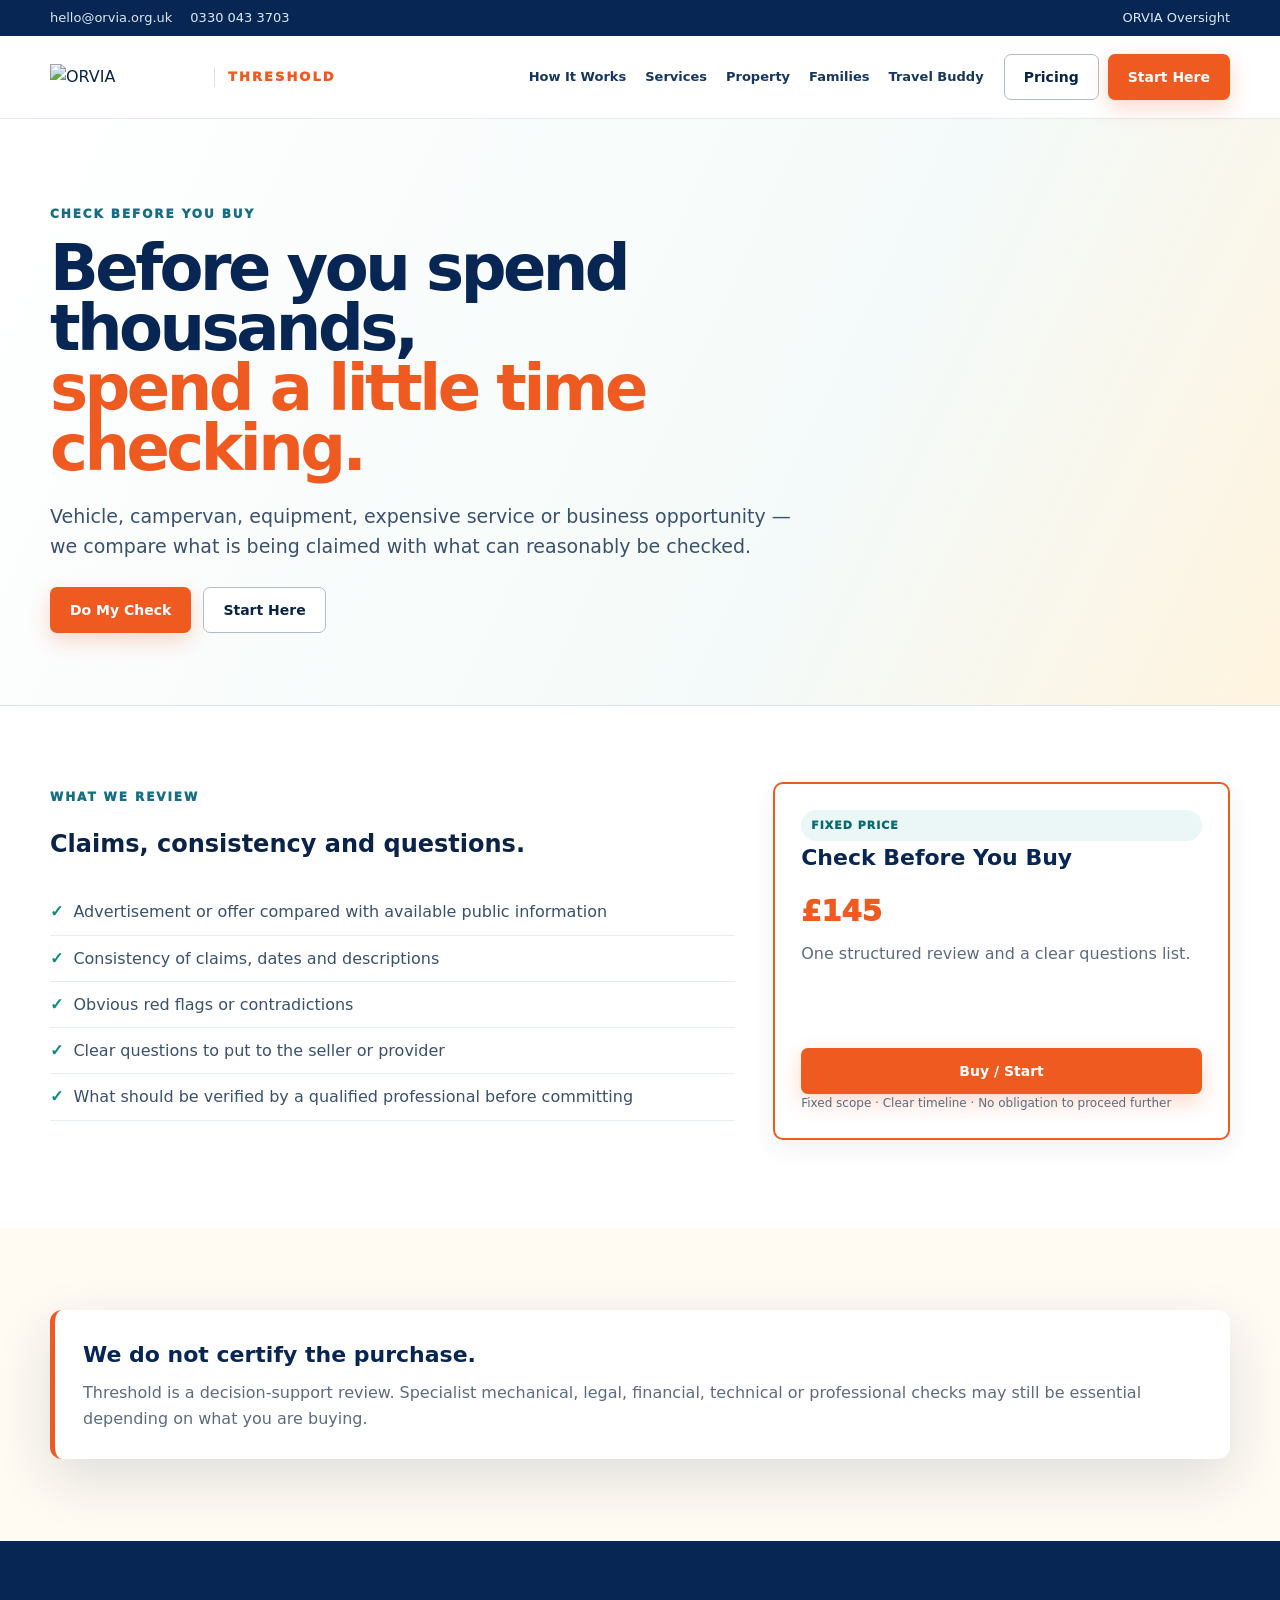
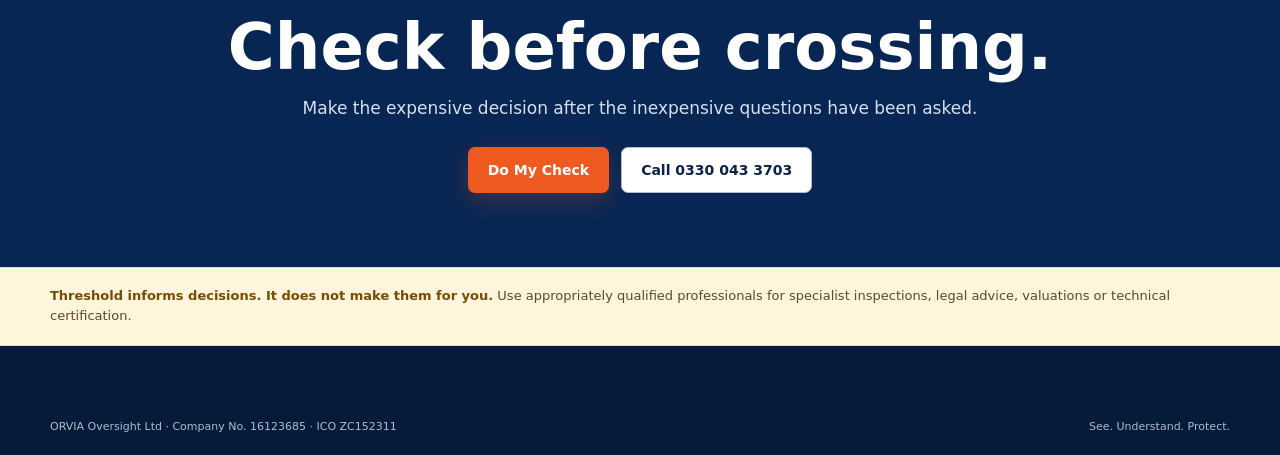
==== check-before-you-buy.html @ 81663433 "Add Threshold Check Before You Buy page" ====
<!doctype html><html lang="en-GB"><head><meta charset="utf-8"><meta name="viewport" content="width=device-width,initial-scale=1"><title>Check Before You Buy | ORVIA Threshold</title><meta name="description" content="Before you spend thousands, spend a little time checking with ORVIA Threshold."><link rel="stylesheet" href="/styles.css"><link rel="icon" href="https://orvia.org.uk/assets/orvia-mark.png"></head><body><div class="utility"><div class="wrap"><a href="mailto:hello@orvia.org.uk">hello@orvia.org.uk</a><a href="tel:03300433703">0330 043 3703</a><span class="push"><a href="https://orvia.org.uk">ORVIA Oversight</a></span></div></div><header class="site-header"><div class="wrap nav"><a class="brand" href="/"><img src="https://orvia.org.uk/assets/orvia-logo.png" alt="ORVIA"><span class="threshold-tag">THRESHOLD</span></a><button class="menu-toggle">☰</button><nav class="nav-links"><a href="/#how">How It Works</a><a href="/#services">Services</a><a href="/home-buyer">Property</a><a href="/families">Families</a><a href="/travel-buddy">Travel Buddy</a></nav><div class="nav-actions"><a class="btn btn-outline" href="/pricing">Pricing</a><a class="btn btn-primary" href="/start-here">Start Here</a></div></div></header><main><section class="page-hero"><div class="wrap"><p class="eyebrow">CHECK BEFORE YOU BUY</p><h1>Before you spend thousands,<br><span>spend a little time checking.</span></h1><p class="lead">Vehicle, campervan, equipment, expensive service or business opportunity — we compare what is being claimed with what can reasonably be checked.</p><div class="hero-actions"><a class="btn btn-primary" href="#package">Do My Check</a><a class="btn btn-outline" href="/start-here">Start Here</a></div></div></section><section class="section"><div class="wrap content-grid"><div><p class="eyebrow">WHAT WE REVIEW</p><h2>Claims, consistency and questions.</h2><ul class="check-list"><li>Advertisement or offer compared with available public information</li><li>Consistency of claims, dates and descriptions</li><li>Obvious red flags or contradictions</li><li>Clear questions to put to the seller or provider</li><li>What should be verified by a qualified professional before committing</li></ul></div><aside id="package" class="price-card featured"><span class="badge">FIXED PRICE</span><h3>Check Before You Buy</h3><div class="price">£145</div><p>One structured review and a clear questions list.</p><a class="btn btn-primary" href="/start-here">Buy / Start</a><p class="trust-under">Fixed scope · Clear timeline · No obligation to proceed further</p></aside></div></section><section class="section section-cream"><div class="wrap"><div class="promise"><strong>We do not certify the purchase.</strong><p>Threshold is a decision-support review. Specialist mechanical, legal, financial, technical or professional checks may still be essential depending on what you are buying.</p></div></div></section><section class="final-band"><div class="wrap"><h2>Check before crossing.</h2><p>Make the expensive decision after the inexpensive questions have been asked.</p><div class="hero-actions"><a class="btn btn-primary" href="/start-here">Do My Check</a><a class="btn btn-outline" href="tel:03300433703">Call 0330 043 3703</a></div></div></section></main><div class="golden"><div class="wrap"><strong>Threshold informs decisions. It does not make them for you.</strong> Use appropriately qualified professionals for specialist inspections, legal advice, valuations or technical certification.</div></div><footer class="footer"><div class="wrap"><div class="footer-bottom" style="border-top:0;margin-top:0"><span>ORVIA Oversight Ltd · Company No. 16123685 · ICO ZC152311</span><span class="push">See. Understand. Protect.</span></div></div></footer><div class="sticky-mobile"><a class="btn btn-primary" href="/start-here">Do My Check</a></div><script src="/script.js"></script></body></html>
---- styles.css ----
*{box-sizing:border-box}html{scroll-behavior:smooth}body{margin:0;font-family:Inter,ui-sans-serif,system-ui,-apple-system,BlinkMacSystemFont,"Segoe UI",Arial,sans-serif;color:#0b2346;background:#fff;line-height:1.58}img{max-width:100%;display:block}a{color:inherit;text-decoration:none}button,input,textarea,select{font:inherit}.wrap{width:min(1180px,calc(100% - 40px));margin:0 auto}:root{--navy:#082653;--navy2:#0a356d;--blue:#0d68a8;--teal:#14b9c9;--orange:#ef5a21;--gold:#efb425;--ink:#0b2346;--muted:#5d6b7f;--line:#dbe4ec;--soft:#f5faf9;--cream:#fffaf2;--shadow:0 20px 55px rgba(8,38,83,.13)}.utility{background:var(--navy);color:#dbe7f4;font-size:13px}.utility .wrap{display:flex;gap:18px;align-items:center;min-height:36px}.utility .push{margin-left:auto;display:flex;gap:18px}.site-header{background:rgba(255,255,255,.97);border-bottom:1px solid #e4eaf0;position:sticky;top:0;z-index:50;backdrop-filter:blur(12px)}.nav{display:flex;align-items:center;gap:20px;min-height:82px}.brand{display:flex;align-items:center;gap:12px}.brand img{width:152px}.threshold-tag{font-weight:950;font-size:13px;letter-spacing:.16em;color:var(--orange);border-left:1px solid var(--line);padding-left:13px}.nav-links{display:flex;gap:19px;align-items:center;margin-left:auto;font-size:13px;font-weight:850;color:#16365f}.nav-links a{position:relative;padding:30px 0}.nav-links a:after{content:"";position:absolute;left:0;right:100%;bottom:18px;height:2px;background:var(--orange);transition:.18s}.nav-links a:hover:after{right:0}.nav-actions{display:flex;gap:9px}.menu-toggle{display:none;border:0;background:transparent;font-size:28px;color:var(--navy);cursor:pointer}.btn{display:inline-flex;align-items:center;justify-content:center;gap:8px;min-height:46px;padding:0 19px;border-radius:7px;font-size:14px;font-weight:900;border:1px solid transparent;cursor:pointer;transition:.18s}.btn:hover{transform:translateY(-1px)}.btn-primary{background:var(--orange);color:#fff;box-shadow:0 8px 22px rgba(239,90,33,.24)}.btn-primary:hover{background:#d94b16}.btn-outline{border-color:#afbdca;background:#fff;color:var(--ink)}.btn-outline:hover{border-color:var(--blue);color:var(--blue)}.btn-dark{background:var(--navy);color:#fff}.btn-teal{background:#0d7380;color:#fff}.eyebrow{font-size:12px;letter-spacing:.16em;text-transform:uppercase;font-weight:950;color:#176d83;margin:0 0 14px}.hero{position:relative;overflow:hidden;min-height:660px;background:linear-gradient(95deg,rgba(255,255,255,.98) 0%,rgba(255,255,255,.95) 46%,rgba(245,250,249,.78) 100%)}.hero:before{content:"";position:absolute;width:560px;height:760px;right:-100px;top:-70px;border-radius:300px 0 0 300px;background:radial-gradient(circle at 30% 48%,rgba(20,185,201,.18),rgba(255,250,242,.85) 50%,rgba(255,255,255,0) 72%)}.hero-grid{position:relative;z-index:2;display:grid;grid-template-columns:1.05fr .95fr;gap:54px;align-items:center;min-height:660px}.hero-copy{padding:76px 0}.hero h1,.page-hero h1{font-size:clamp(52px,6vw,82px);line-height:.94;letter-spacing:-.055em;color:var(--navy);margin:0 0 22px}.hero h1 span,.page-hero h1 span{color:var(--orange)}.lead{font-size:19px;max-width:680px;color:#3a506c;margin:0 0 26px}.hero-actions{display:flex;gap:12px;flex-wrap:wrap}.trust-line{margin-top:22px;font-size:14px;font-weight:800;color:#49617b}.door-scene{position:relative;height:470px;display:grid;place-items:center}.door{width:300px;height:405px;border:14px solid #e7d9c1;border-bottom:0;background:linear-gradient(130deg,#0a2d61 0%,#0b3f6e 48%,#f8d99c 49%,#fff9e9 100%);box-shadow:0 35px 70px rgba(8,38,83,.2);position:relative}.door:after{content:"";position:absolute;left:49%;top:0;bottom:0;width:2px;background:rgba(255,255,255,.22)}.door-glow{position:absolute;width:420px;height:420px;border-radius:50%;background:radial-gradient(circle,rgba(239,180,37,.28),rgba(20,185,201,.08) 48%,transparent 68%);filter:blur(2px)}.scene-note{position:absolute;background:#fff;padding:14px 17px;border-radius:8px;box-shadow:var(--shadow);font-weight:900;color:var(--navy);font-size:14px}.scene-note.one{left:0;top:95px}.scene-note.two{right:0;bottom:95px}.section{padding:82px 0}.section-soft{background:var(--soft)}.section-cream{background:var(--cream)}.section-dark{background:radial-gradient(circle at 80% 15%,rgba(20,185,201,.18),transparent 25%),linear-gradient(130deg,#071a38,#0b3266 62%,#0c5075);color:#fff}.section-head{display:flex;justify-content:space-between;align-items:end;gap:30px;margin-bottom:34px}.section-head h2,.split h2{font-size:clamp(36px,4.5vw,56px);line-height:1.02;letter-spacing:-.045em;margin:0;color:var(--navy)}.section-dark .section-head h2,.section-dark h2{color:#fff}.section-lead{font-size:17px;color:var(--muted);margin:10px 0 0;max-width:760px}.section-dark .section-lead{color:#d6e4ef}.route-grid{display:grid;grid-template-columns:repeat(4,1fr);gap:18px}.route-card,.service-card,.price-card,.info-card{background:#fff;border:1px solid var(--line);border-radius:10px;box-shadow:0 8px 26px rgba(8,38,83,.07)}.route-card{padding:25px;min-height:235px;display:flex;flex-direction:column;transition:.18s}.route-card:hover{transform:translateY(-4px);box-shadow:var(--shadow);border-color:#9bcdd8}.route-icon{font-size:32px;margin-bottom:34px}.route-card h3,.service-card h3,.price-card h3,.info-card h3{margin:0 0 9px;color:var(--navy);font-size:22px}.route-card p,.service-card p,.price-card p,.info-card p{color:var(--muted);margin:0}.route-card .arrow{margin-top:auto;color:var(--orange);font-weight:900;padding-top:18px}.steps{display:grid;grid-template-columns:repeat(6,1fr);gap:10px}.step{position:relative;padding:20px 14px;min-height:185px;background:rgba(255,255,255,.08);border:1px solid rgba(255,255,255,.16);border-radius:8px}.step:before{content:"";position:absolute;left:0;right:0;top:0;height:4px;background:var(--accent)}.step b{display:block;font-size:12px;letter-spacing:.09em}.step span{display:block;font-size:22px;margin-bottom:14px}.step p{font-size:12px;color:#d6e4ef;margin:8px 0 0}.service-grid{display:grid;grid-template-columns:repeat(2,1fr);gap:18px}.service-card{padding:27px;display:grid;grid-template-columns:1fr auto;gap:20px}.service-card ul{padding:0;margin:17px 0 0;list-style:none;color:#3b526d}.service-card li{padding:5px 0;font-size:14px}.service-card li:before{content:"✓";color:#0d8b82;font-weight:950;margin-right:8px}.service-price{text-align:right;min-width:135px}.price{font-size:29px;font-weight:950;color:var(--orange);line-height:1}.service-price small{display:block;color:var(--muted);font-size:12px;margin:5px 0 14px}.split{display:grid;grid-template-columns:1fr 1fr;gap:46px;align-items:center}.promise{padding:28px;border-radius:12px;background:#fff;border-left:5px solid var(--orange);box-shadow:var(--shadow)}.promise strong{font-size:22px;color:var(--navy)}.promise p{margin:8px 0 0;color:var(--muted)}.quote-grid{display:grid;grid-template-columns:repeat(3,1fr);gap:18px}.quote{background:#fff;border:1px solid var(--line);padding:25px;border-radius:10px;box-shadow:0 8px 24px rgba(8,38,83,.06)}.quote p{font-size:16px;color:#324963;margin:0 0 15px}.quote small{font-weight:850;color:var(--navy)}.final-band{padding:74px 0;background:var(--navy);color:#fff;text-align:center}.final-band h2{font-size:clamp(40px,5vw,64px);line-height:1;margin:0 0 16px}.final-band p{max-width:720px;margin:0 auto 25px;color:#d5e0ec;font-size:17px}.final-band .hero-actions{justify-content:center}.golden{background:#fff4dc;border-top:1px solid #efd8a4;border-bottom:1px solid #efd8a4;padding:18px 0;color:#5d4922;font-size:13px}.golden strong{color:#7a4b00}.footer{background:#061a39;color:#aebed0;padding:54px 0 20px}.footer-grid{display:grid;grid-template-columns:2fr repeat(3,1fr);gap:34px}.footer-brand img{width:190px;filter:brightness(0) invert(1)}.footer h3{font-size:11px;letter-spacing:.13em;color:#fff;margin:0 0 12px}.footer a{display:block;font-size:13px;margin:7px 0}.footer-bottom{display:flex;gap:18px;align-items:center;flex-wrap:wrap;border-top:1px solid rgba(255,255,255,.12);margin-top:38px;padding-top:18px;font-size:11px}.footer-bottom .push{margin-left:auto}.page-hero{padding:86px 0 72px;background:linear-gradient(115deg,#fff 0%,#f4faf9 65%,#fff4df 100%);border-bottom:1px solid var(--line)}.page-hero h1{font-size:clamp(48px,5vw,72px);max-width:850px}.page-hero .lead{max-width:760px}.content-grid{display:grid;grid-template-columns:1.2fr .8fr;gap:38px}.check-list{list-style:none;padding:0;margin:25px 0}.check-list li{padding:10px 0;border-bottom:1px solid #e6edf2;color:#3a506c}.check-list li:before{content:"✓";font-weight:950;color:#0d8b82;margin-right:10px}.no-list li:before{content:"×";color:#c94b35}.price-grid{display:grid;grid-template-columns:repeat(3,1fr);gap:18px}.price-card{padding:26px;display:flex;flex-direction:column}.price-card.featured{border:2px solid var(--orange);transform:translateY(-6px)}.price-card .price{margin:12px 0 15px}.price-card ul{list-style:none;padding:0;margin:0 0 22px;color:#415872}.price-card li{padding:7px 0}.price-card li:before{content:"✓";color:#0d8b82;font-weight:900;margin-right:7px}.price-card .btn{margin-top:auto}.trust-under{font-size:12px;color:var(--muted);margin-top:12px;line-height:1.5}.form-shell{max-width:860px;margin:0 auto;background:#fff;border:1px solid var(--line);border-radius:12px;box-shadow:var(--shadow);padding:32px}.form-step{padding:25px 0;border-bottom:1px solid #e8edf2}.form-step:last-child{border-bottom:0}.form-step h3{margin:0 0 14px;color:var(--navy)}.choices{display:grid;grid-template-columns:1fr 1fr;gap:10px}.choice{display:flex;gap:10px;align-items:flex-start;border:1px solid var(--line);border-radius:8px;padding:13px;background:#fff}.choice:hover{border-color:#80c2ca;background:#f7fcfb}.field{display:grid;gap:7px;margin-top:14px}.field label{font-weight:850;color:var(--navy);font-size:13px}.field input,.field textarea,.field select{width:100%;border:1px solid #b8c6d2;border-radius:7px;padding:12px;background:#fff}.field textarea{min-height:120px;resize:vertical}.notice{padding:16px 18px;border-radius:8px;background:#eef8f7;border-left:4px solid #0d8b82;color:#355b60}.result{display:none;margin-top:18px;padding:16px;border-radius:8px;background:#f1f7ff;border:1px solid #cddff0}.mini-nav{display:flex;gap:12px;flex-wrap:wrap;margin-top:20px}.mini-nav a{font-weight:850;color:var(--blue);font-size:13px}.badge{display:inline-flex;padding:7px 10px;background:#eaf7f6;color:#0a6871;font-size:11px;font-weight:950;letter-spacing:.09em;border-radius:999px}.comparison{width:100%;border-collapse:collapse}.comparison th,.comparison td{text-align:left;padding:13px;border-bottom:1px solid var(--line);vertical-align:top}.comparison th{color:var(--navy);background:#f7fafc}.sticky-mobile{display:none}@media(max-width:1000px){.nav-links{display:none;position:absolute;top:118px;left:0;right:0;background:#fff;border-bottom:1px solid var(--line);padding:18px 22px;box-shadow:var(--shadow)}.nav-links.open{display:grid}.nav-links a{padding:9px 0}.nav-links a:after{display:none}.nav-actions{margin-left:auto}.menu-toggle{display:block}.hero-grid,.split,.content-grid{grid-template-columns:1fr}.hero-grid{min-height:auto}.hero-copy{padding:65px 0 20px}.door-scene{height:430px}.route-grid{grid-template-columns:1fr 1fr}.steps{grid-template-columns:repeat(3,1fr)}.service-grid{grid-template-columns:1fr}.quote-grid{grid-template-columns:1fr}.footer-grid{grid-template-columns:1fr 1fr}.price-grid{grid-template-columns:1fr}.price-card.featured{transform:none}}@media(max-width:680px){.wrap{width:min(100% - 28px,1180px)}.utility .push{display:none}.nav{min-height:74px}.brand img{width:128px}.threshold-tag{font-size:10px}.nav-actions .btn-outline{display:none}.hero h1,.page-hero h1{font-size:46px}.lead{font-size:17px}.door-scene{height:350px}.door{width:220px;height:300px}.scene-note{font-size:11px;max-width:150px}.route-grid,.steps,.choices{grid-template-columns:1fr}.section{padding:62px 0}.service-card{grid-template-columns:1fr}.service-price{text-align:left}.footer-grid{grid-template-columns:1fr}.form-shell{padding:20px}.sticky-mobile{display:block;position:fixed;bottom:0;left:0;right:0;z-index:60;padding:10px 14px;background:rgba(255,255,255,.98);border-top:1px solid var(--line)}.sticky-mobile .btn{width:100%}body{padding-bottom:66px}}
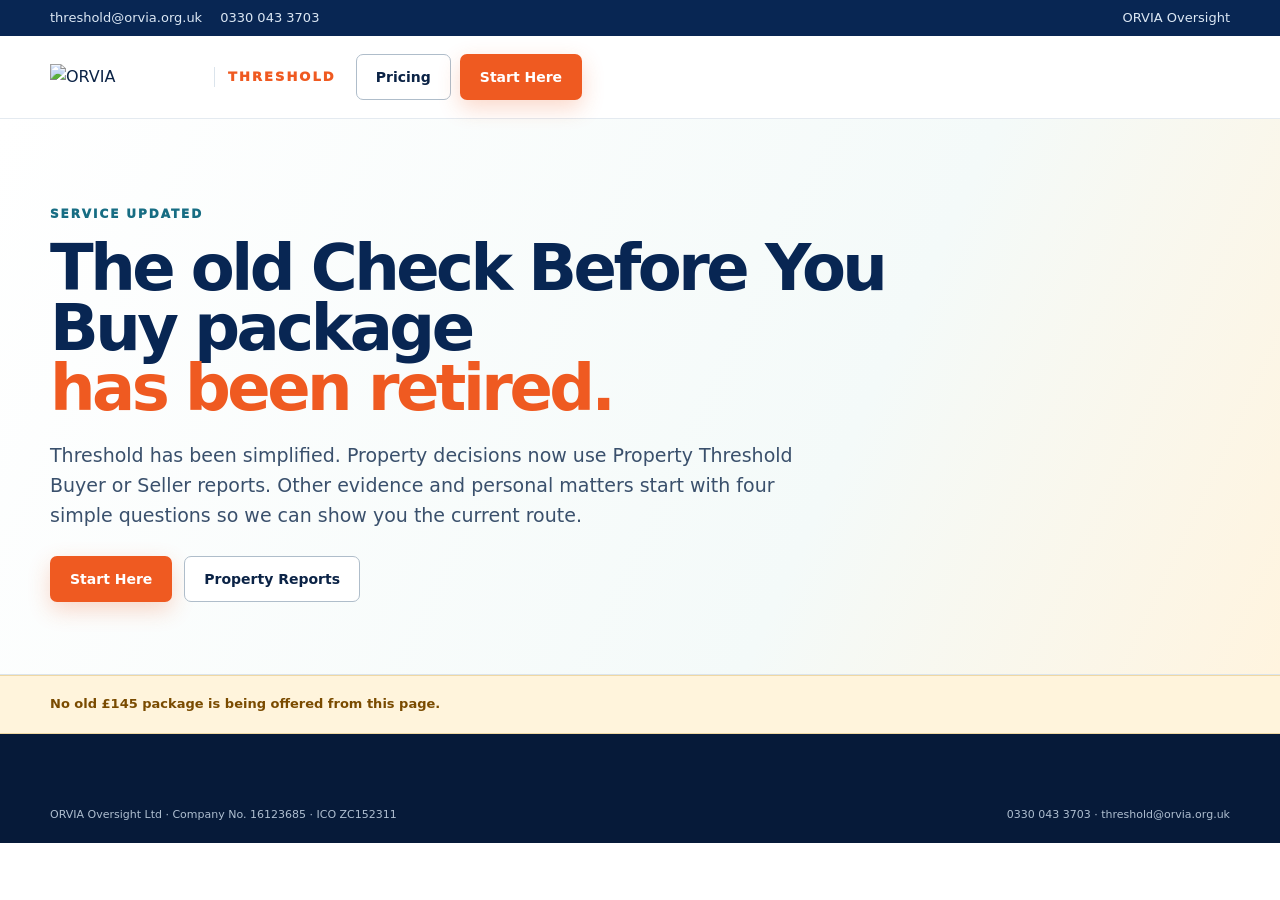
==== commit c94d8ded: "Retire old Check Before You Buy fixed-price page" ====
--- a/check-before-you-buy.html
+++ b/check-before-you-buy.html
@@ -1 +1 @@
-<!doctype html><html lang="en-GB"><head><meta charset="utf-8"><meta name="viewport" content="width=device-width,initial-scale=1"><title>Check Before You Buy | ORVIA Threshold</title><meta name="description" content="Before you spend thousands, spend a little time checking with ORVIA Threshold."><link rel="stylesheet" href="/styles.css"><link rel="icon" href="https://orvia.org.uk/assets/orvia-mark.png"></head><body><div class="utility"><div class="wrap"><a href="mailto:hello@orvia.org.uk">hello@orvia.org.uk</a><a href="tel:03300433703">0330 043 3703</a><span class="push"><a href="https://orvia.org.uk">ORVIA Oversight</a></span></div></div><header class="site-header"><div class="wrap nav"><a class="brand" href="/"><img src="https://orvia.org.uk/assets/orvia-logo.png" alt="ORVIA"><span class="threshold-tag">THRESHOLD</span></a><button class="menu-toggle">☰</button><nav class="nav-links"><a href="/#how">How It Works</a><a href="/#services">Services</a><a href="/home-buyer">Property</a><a href="/families">Families</a><a href="/travel-buddy">Travel Buddy</a></nav><div class="nav-actions"><a class="btn btn-outline" href="/pricing">Pricing</a><a class="btn btn-primary" href="/start-here">Start Here</a></div></div></header><main><section class="page-hero"><div class="wrap"><p class="eyebrow">CHECK BEFORE YOU BUY</p><h1>Before you spend thousands,<br><span>spend a little time checking.</span></h1><p class="lead">Vehicle, campervan, equipment, expensive service or business opportunity — we compare what is being claimed with what can reasonably be checked.</p><div class="hero-actions"><a class="btn btn-primary" href="#package">Do My Check</a><a class="btn btn-outline" href="/start-here">Start Here</a></div></div></section><section class="section"><div class="wrap content-grid"><div><p class="eyebrow">WHAT WE REVIEW</p><h2>Claims, consistency and questions.</h2><ul class="check-list"><li>Advertisement or offer compared with available public information</li><li>Consistency of claims, dates and descriptions</li><li>Obvious red flags or contradictions</li><li>Clear questions to put to the seller or provider</li><li>What should be verified by a qualified professional before committing</li></ul></div><aside id="package" class="price-card featured"><span class="badge">FIXED PRICE</span><h3>Check Before You Buy</h3><div class="price">£145</div><p>One structured review and a clear questions list.</p><a class="btn btn-primary" href="/start-here">Buy / Start</a><p class="trust-under">Fixed scope · Clear timeline · No obligation to proceed further</p></aside></div></section><section class="section section-cream"><div class="wrap"><div class="promise"><strong>We do not certify the purchase.</strong><p>Threshold is a decision-support review. Specialist mechanical, legal, financial, technical or professional checks may still be essential depending on what you are buying.</p></div></div></section><section class="final-band"><div class="wrap"><h2>Check before crossing.</h2><p>Make the expensive decision after the inexpensive questions have been asked.</p><div class="hero-actions"><a class="btn btn-primary" href="/start-here">Do My Check</a><a class="btn btn-outline" href="tel:03300433703">Call 0330 043 3703</a></div></div></section></main><div class="golden"><div class="wrap"><strong>Threshold informs decisions. It does not make them for you.</strong> Use appropriately qualified professionals for specialist inspections, legal advice, valuations or technical certification.</div></div><footer class="footer"><div class="wrap"><div class="footer-bottom" style="border-top:0;margin-top:0"><span>ORVIA Oversight Ltd · Company No. 16123685 · ICO ZC152311</span><span class="push">See. Understand. Protect.</span></div></div></footer><div class="sticky-mobile"><a class="btn btn-primary" href="/start-here">Do My Check</a></div><script src="/script.js"></script></body></html>+<!doctype html><html lang="en-GB"><head><meta charset="utf-8"><meta name="viewport" content="width=device-width,initial-scale=1"><title>Start Here | ORVIA Threshold</title><meta name="description" content="The previous Check Before You Buy package has been retired. Use Start Here to find the current ORVIA Threshold route."><link rel="stylesheet" href="/styles.css"><link rel="icon" href="https://orvia.org.uk/assets/orvia-mark.png"><meta name="robots" content="noindex,follow"></head><body><div class="utility"><div class="wrap"><a href="mailto:threshold@orvia.org.uk">threshold@orvia.org.uk</a><a href="tel:03300433703">0330 043 3703</a><span class="push"><a href="https://orvia.org.uk">ORVIA Oversight</a></span></div></div><header class="site-header"><div class="wrap nav"><a class="brand" href="/"><img src="https://orvia.org.uk/assets/orvia-logo.png" alt="ORVIA"><span class="threshold-tag">THRESHOLD</span></a><div class="nav-actions"><a class="btn btn-outline" href="/pricing">Pricing</a><a class="btn btn-primary" href="/start-here">Start Here</a></div></div></header><main><section class="page-hero"><div class="wrap"><p class="eyebrow">SERVICE UPDATED</p><h1>The old Check Before You Buy package<br><span>has been retired.</span></h1><p class="lead">Threshold has been simplified. Property decisions now use Property Threshold Buyer or Seller reports. Other evidence and personal matters start with four simple questions so we can show you the current route.</p><div class="hero-actions"><a class="btn btn-primary" href="/start-here">Start Here</a><a class="btn btn-outline" href="/home-buyer">Property Reports</a></div></div></section></main><div class="golden"><div class="wrap"><strong>No old £145 package is being offered from this page.</strong></div></div><footer class="footer"><div class="wrap"><div class="footer-bottom" style="border-top:0;margin-top:0"><span>ORVIA Oversight Ltd · Company No. 16123685 · ICO ZC152311</span><span class="push">0330 043 3703 · threshold@orvia.org.uk</span></div></div></footer></body></html>
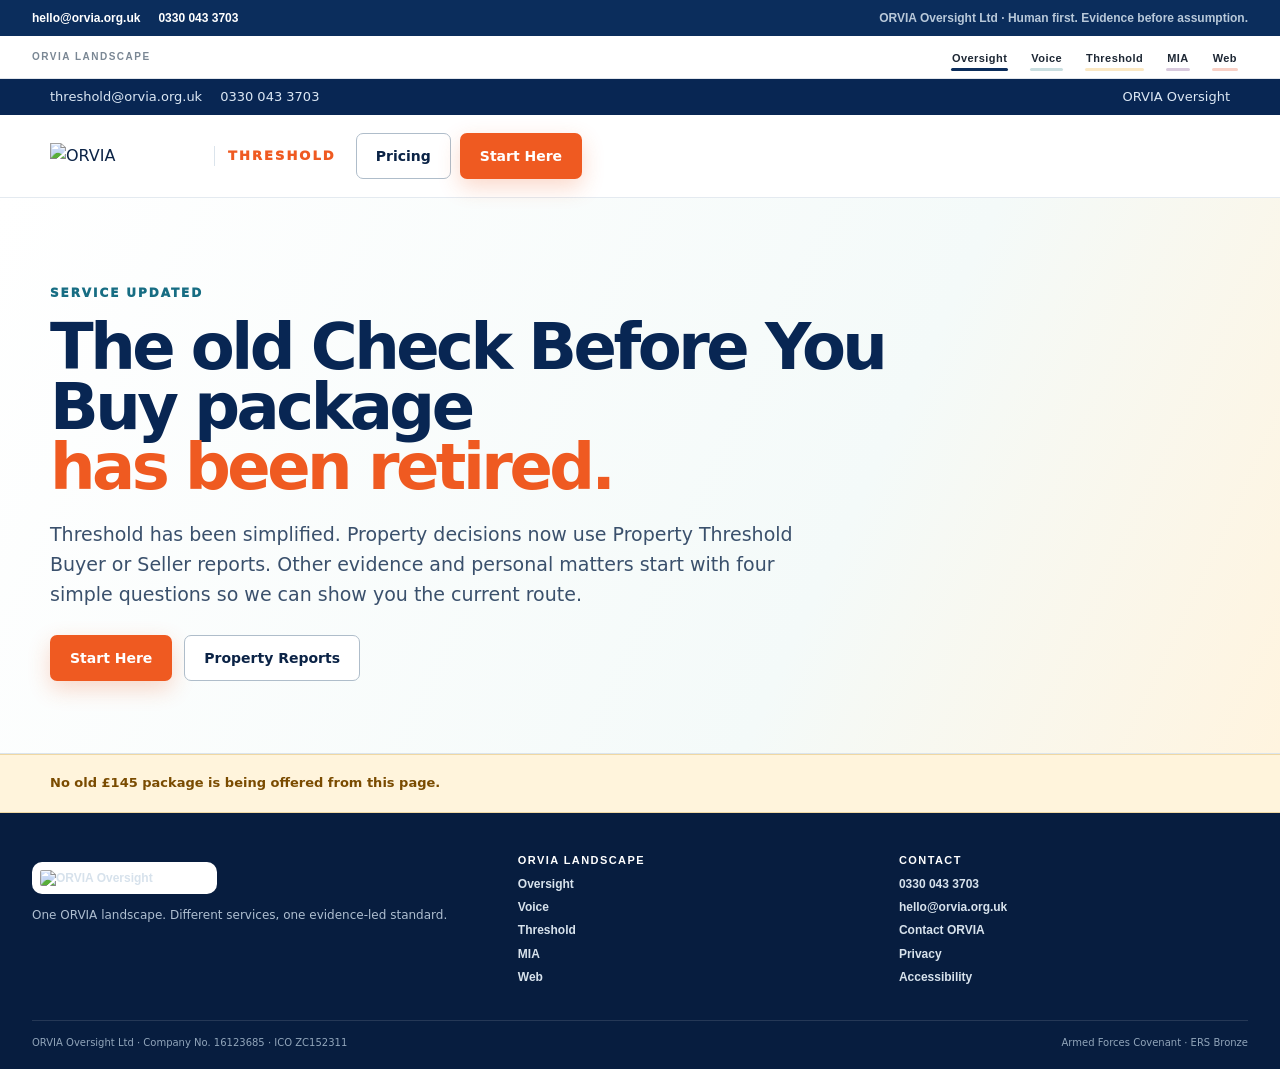
==== commit 34f0299d: "Apply shared ORVIA header and footer shell" ====
--- a/check-before-you-buy.html
+++ b/check-before-you-buy.html
@@ -1 +1,3 @@
-<!doctype html><html lang="en-GB"><head><meta charset="utf-8"><meta name="viewport" content="width=device-width,initial-scale=1"><title>Start Here | ORVIA Threshold</title><meta name="description" content="The previous Check Before You Buy package has been retired. Use Start Here to find the current ORVIA Threshold route."><link rel="stylesheet" href="/styles.css"><link rel="icon" href="https://orvia.org.uk/assets/orvia-mark.png"><meta name="robots" content="noindex,follow"></head><body><div class="utility"><div class="wrap"><a href="mailto:threshold@orvia.org.uk">threshold@orvia.org.uk</a><a href="tel:03300433703">0330 043 3703</a><span class="push"><a href="https://orvia.org.uk">ORVIA Oversight</a></span></div></div><header class="site-header"><div class="wrap nav"><a class="brand" href="/"><img src="https://orvia.org.uk/assets/orvia-logo.png" alt="ORVIA"><span class="threshold-tag">THRESHOLD</span></a><div class="nav-actions"><a class="btn btn-outline" href="/pricing">Pricing</a><a class="btn btn-primary" href="/start-here">Start Here</a></div></div></header><main><section class="page-hero"><div class="wrap"><p class="eyebrow">SERVICE UPDATED</p><h1>The old Check Before You Buy package<br><span>has been retired.</span></h1><p class="lead">Threshold has been simplified. Property decisions now use Property Threshold Buyer or Seller reports. Other evidence and personal matters start with four simple questions so we can show you the current route.</p><div class="hero-actions"><a class="btn btn-primary" href="/start-here">Start Here</a><a class="btn btn-outline" href="/home-buyer">Property Reports</a></div></div></section></main><div class="golden"><div class="wrap"><strong>No old £145 package is being offered from this page.</strong></div></div><footer class="footer"><div class="wrap"><div class="footer-bottom" style="border-top:0;margin-top:0"><span>ORVIA Oversight Ltd · Company No. 16123685 · ICO ZC152311</span><span class="push">0330 043 3703 · threshold@orvia.org.uk</span></div></div></footer></body></html>+<!doctype html><html lang="en-GB"><head><meta charset="utf-8"><meta name="viewport" content="width=device-width,initial-scale=1"><title>Start Here | ORVIA Threshold</title><meta name="description" content="The previous Check Before You Buy package has been retired. Use Start Here to find the current ORVIA Threshold route."><link rel="stylesheet" href="/styles.css"><link rel="icon" href="https://orvia.org.uk/assets/orvia-mark.png"><meta name="robots" content="noindex,follow"><link rel="stylesheet" href="/landscape.css">
+</head><body><div class="utility"><div class="wrap"><a href="mailto:threshold@orvia.org.uk">threshold@orvia.org.uk</a><a href="tel:03300433703">0330 043 3703</a><span class="push"><a href="https://orvia.org.uk">ORVIA Oversight</a></span></div></div><header class="site-header"><div class="wrap nav"><a class="brand" href="/"><img src="https://orvia.org.uk/assets/orvia-logo.png" alt="ORVIA"><span class="threshold-tag">THRESHOLD</span></a><div class="nav-actions"><a class="btn btn-outline" href="/pricing">Pricing</a><a class="btn btn-primary" href="/start-here">Start Here</a></div></div></header><main><section class="page-hero"><div class="wrap"><p class="eyebrow">SERVICE UPDATED</p><h1>The old Check Before You Buy package<br><span>has been retired.</span></h1><p class="lead">Threshold has been simplified. Property decisions now use Property Threshold Buyer or Seller reports. Other evidence and personal matters start with four simple questions so we can show you the current route.</p><div class="hero-actions"><a class="btn btn-primary" href="/start-here">Start Here</a><a class="btn btn-outline" href="/home-buyer">Property Reports</a></div></div></section></main><div class="golden"><div class="wrap"><strong>No old £145 package is being offered from this page.</strong></div></div><footer class="footer"><div class="wrap"><div class="footer-bottom" style="border-top:0;margin-top:0"><span>ORVIA Oversight Ltd · Company No. 16123685 · ICO ZC152311</span><span class="push">0330 043 3703 · threshold@orvia.org.uk</span></div></div></footer><script src="/landscape.js" defer></script>
+</body></html>
--- a/landscape.css
+++ b/landscape.css
@@ -0,0 +1,40 @@
+:root{
+  --orvia-o:#0B2D5C;--orvia-r:#2F7F86;--orvia-v:#F0A51A;--orvia-i:#6A2E7C;--orvia-a:#E34B23;
+  --orvia-canvas:#F8F7F3;--orvia-line:rgba(11,45,92,.12);--orvia-ink:#1d2734;--orvia-muted:#606b78;
+  --orvia-accent:var(--orvia-o);--orvia-wide:1360px
+}
+.orvia-landscape{background:#fff;border-bottom:1px solid var(--orvia-line);position:relative;z-index:80}
+.orvia-landscape__inner{width:min(calc(100% - 64px),var(--orvia-wide));margin:0 auto;display:flex;align-items:center;gap:8px;min-height:42px}
+.orvia-landscape__label{font:800 10px/1 Inter,Arial,sans-serif;letter-spacing:.15em;text-transform:uppercase;color:#7a8794;margin-right:auto;white-space:nowrap}
+.orvia-landscape__nav{display:flex;align-items:stretch;gap:2px}
+.orvia-landscape__nav a{position:relative;padding:14px 11px 12px;text-decoration:none!important;font:800 11px/1 Inter,Arial,sans-serif;letter-spacing:.04em;color:var(--orvia-ink)}
+.orvia-landscape__nav a:after{content:"";position:absolute;left:10px;right:10px;bottom:5px;height:3px;border-radius:3px;background:var(--tone);opacity:.26}
+.orvia-landscape__nav a:hover:after,.orvia-landscape__nav a[aria-current="page"]:after{opacity:1}
+.orvia-landscape__nav .o{--tone:var(--orvia-o)}.orvia-landscape__nav .r{--tone:var(--orvia-r)}
+.orvia-landscape__nav .v{--tone:var(--orvia-v)}.orvia-landscape__nav .i{--tone:var(--orvia-i)}.orvia-landscape__nav .a{--tone:var(--orvia-a)}
+.orvia-product-brand{display:flex!important;align-items:center!important;gap:14px!important;min-width:0}
+.orvia-product-brand .orvia-master-logo{width:166px!important;height:auto!important;object-fit:contain!important}
+.orvia-product-brand .orvia-product-name{display:grid;gap:4px;border-left:3px solid var(--orvia-accent);padding-left:13px;line-height:1}
+.orvia-product-brand .orvia-product-name strong{font:900 15px/1 Inter,Arial,sans-serif;letter-spacing:.12em;text-transform:uppercase;color:var(--orvia-accent)}
+.orvia-product-brand .orvia-product-name small{font:700 9px/1.2 Inter,Arial,sans-serif;letter-spacing:.08em;text-transform:uppercase;color:#647383;white-space:nowrap}
+.orvia-family-footer{border-top:1px solid var(--orvia-line);margin-top:28px;padding-top:16px;font-size:12px;color:var(--orvia-muted)}
+@media(min-width:1500px){.orvia-landscape__inner{width:min(calc(100% - 96px),var(--orvia-wide))}}
+@media(max-width:820px){.orvia-landscape{overflow-x:auto}.orvia-landscape__inner{width:max-content;min-width:100%;padding:0 14px}.orvia-landscape__label{display:none}.orvia-product-brand .orvia-master-logo{width:142px!important}.orvia-product-brand .orvia-product-name small{display:none}}
+@media(max-width:520px){.orvia-landscape__nav a{padding:13px 9px 11px;font-size:10px}.orvia-product-brand .orvia-master-logo{width:126px!important}.orvia-product-brand .orvia-product-name strong{font-size:12px}}
+
+:root{--orvia-accent:var(--orvia-v)}
+
+.orvia-contactbar{background:var(--orvia-o);color:#dfe8f1}
+.orvia-contactbar__inner{width:min(calc(100% - 64px),var(--orvia-wide));margin:0 auto;min-height:36px;display:flex;align-items:center;gap:18px;font:700 12px/1 Inter,Arial,sans-serif}
+.orvia-contactbar a{color:#fff!important;text-decoration:none!important}
+.orvia-contactbar .push{margin-left:auto;color:#b8c8d9}
+.orvia-common-footer{background:#071d3f;color:#c9d5e2;padding:42px 0 18px;margin-top:0}
+.orvia-common-footer__inner{width:min(calc(100% - 64px),var(--orvia-wide));margin:0 auto;display:grid;grid-template-columns:1.3fr 1fr 1fr;gap:32px;align-items:start}
+.orvia-common-footer__brand img{width:185px;height:auto;background:#fff;border-radius:10px;padding:8px}
+.orvia-common-footer h4{margin:0 0 10px;color:#fff;font:800 11px/1 Inter,Arial,sans-serif;letter-spacing:.13em;text-transform:uppercase}
+.orvia-common-footer a{display:block;color:#d7e2ec!important;text-decoration:none!important;margin:7px 0;font:600 12px/1.35 Inter,Arial,sans-serif}
+.orvia-common-footer p{margin:12px 0 0;color:#aebed0;font-size:12px;line-height:1.55;max-width:420px}
+.orvia-common-footer__base{width:min(calc(100% - 64px),var(--orvia-wide));margin:28px auto 0;border-top:1px solid rgba(255,255,255,.12);padding-top:14px;display:flex;gap:16px;flex-wrap:wrap;font-size:10px;color:#91a5ba}
+.orvia-common-footer__base .push{margin-left:auto}
+@media(max-width:820px){.orvia-contactbar__inner,.orvia-common-footer__inner,.orvia-common-footer__base{width:calc(100% - 28px)}.orvia-common-footer__inner{grid-template-columns:1fr 1fr}.orvia-common-footer__brand{grid-column:1/-1}}
+@media(max-width:560px){.orvia-contactbar__inner{gap:10px;font-size:10px}.orvia-contactbar .push{display:none}.orvia-common-footer__inner{grid-template-columns:1fr}.orvia-common-footer__brand{grid-column:auto}.orvia-common-footer__base .push{margin-left:0;width:100%}}
